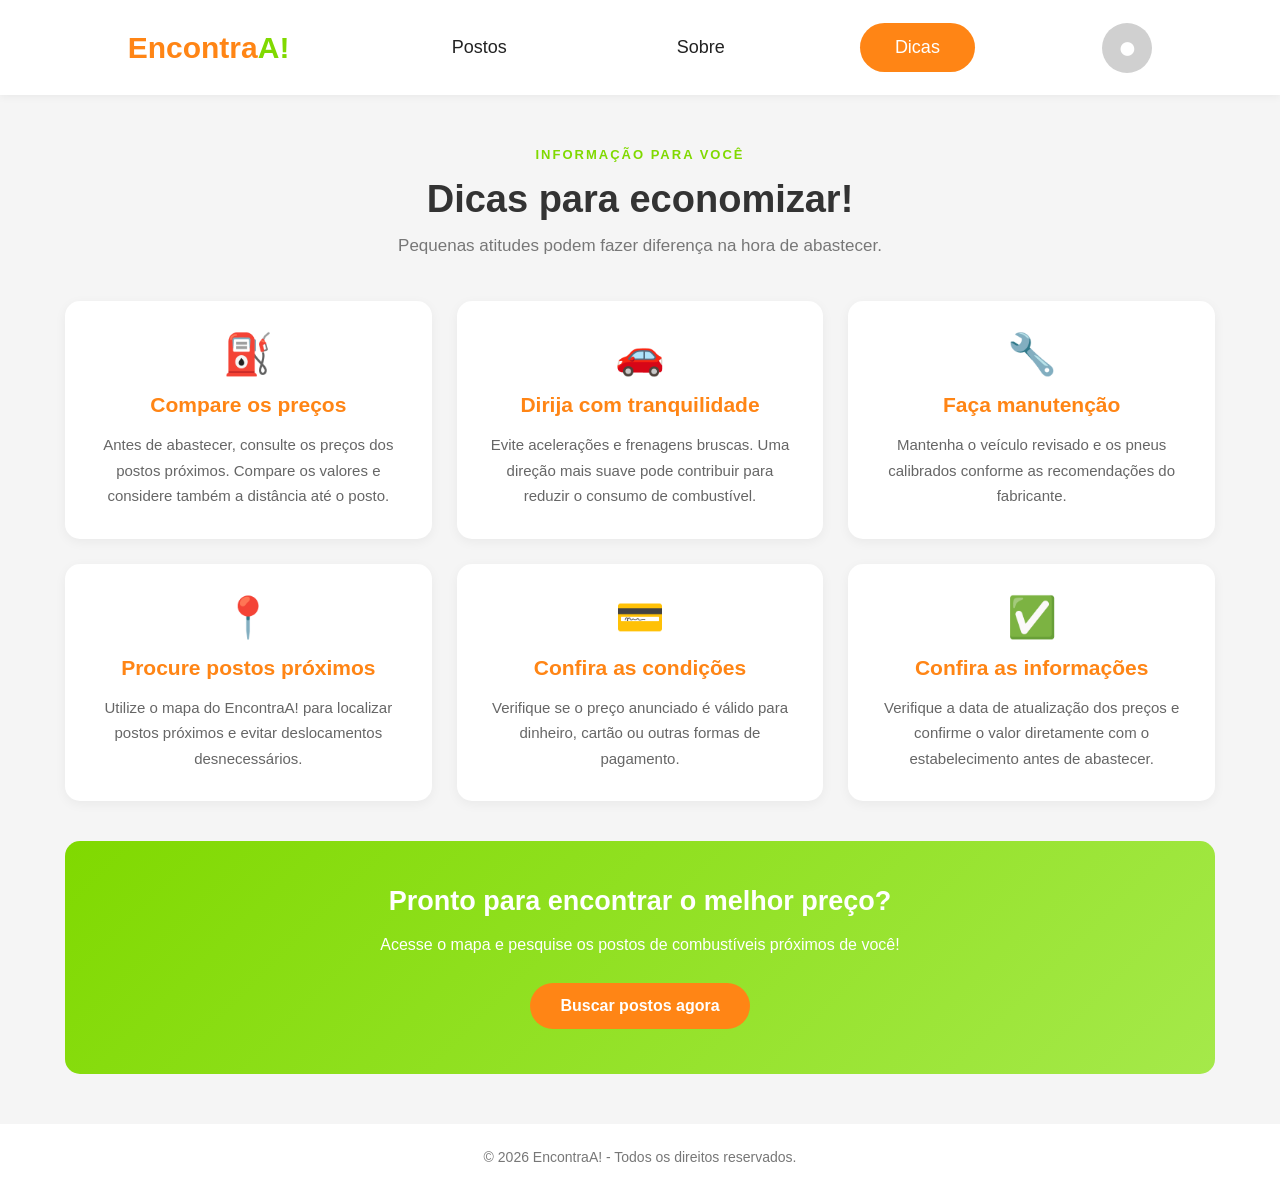
==== pages/dicas.html @ 60607dfa "Atualizando o projeto" ====
<!DOCTYPE html>
<html lang="pt-br">
<head>
    <meta charset="UTF-8">
    <meta name="viewport" content="width=device-width, initial-scale=1.0">
    <title>Dicas - EncontraA!</title>
    <link rel="stylesheet" href="../style/sobre-dicas.css">
</head>
<body>

    <header class="cabecalho">

        <a href="index.html" class="logo">
            Encontra<span>A!</span>
        </a>

        <nav>
            <a href="index.html">Postos</a>
            <a href="../pages/sobre.html">Sobre</a>
            <a href="../pages/dicas.html" class="ativo">Dicas</a>
        </nav>

        <div class="perfil">●</div>

    </header>

    <main class="conteudo">

        <section class="titulo-pagina">

            <span class="subtitulo">INFORMAÇÃO PARA VOCÊ</span>

            <h1>Dicas para economizar!</h1>

            <p>
                Pequenas atitudes podem fazer diferença
                na hora de abastecer.
            </p>

        </section>

        <section class="cards">

            <div class="card">
                <div class="icone">⛽</div>

                <h3>Compare os preços</h3>

                <p>
                    Antes de abastecer, consulte os preços
                    dos postos próximos. Compare os valores
                    e considere também a distância até o posto.
                </p>
            </div>

            <div class="card">
                <div class="icone">🚗</div>

                <h3>Dirija com tranquilidade</h3>

                <p>
                    Evite acelerações e frenagens bruscas.
                    Uma direção mais suave pode contribuir
                    para reduzir o consumo de combustível.
                </p>
            </div>

            <div class="card">
                <div class="icone">🔧</div>

                <h3>Faça manutenção</h3>

                <p>
                    Mantenha o veículo revisado e os pneus
                    calibrados conforme as recomendações
                    do fabricante.
                </p>
            </div>

            <div class="card">
                <div class="icone">📍</div>

                <h3>Procure postos próximos</h3>

                <p>
                    Utilize o mapa do EncontraA! para
                    localizar postos próximos e evitar
                    deslocamentos desnecessários.
                </p>
            </div>

            <div class="card">
                <div class="icone">💳</div>

                <h3>Confira as condições</h3>

                <p>
                    Verifique se o preço anunciado é válido
                    para dinheiro, cartão ou outras formas
                    de pagamento.
                </p>
            </div>

            <div class="card">
                <div class="icone">✅</div>

                <h3>Confira as informações</h3>

                <p>
                    Verifique a data de atualização dos
                    preços e confirme o valor diretamente
                    com o estabelecimento antes de abastecer.
                </p>
            </div>

        </section>

        <section class="destaque">

            <h2>Pronto para encontrar o melhor preço?</h2>

            <p>
                Acesse o mapa e pesquise os postos
                de combustíveis próximos de você!
            </p>

            <a href="index.html" class="botao">
                Buscar postos agora
            </a>

        </section>

    </main>

    <footer>
        <p>© 2026 EncontraA! - Todos os direitos reservados.</p>
    </footer>

</body>
</html>
---- style/sobre-dicas.css ----
* {
    margin: 0;
    padding: 0;
    box-sizing: border-box;
}

body {
    font-family: Arial, Helvetica, sans-serif;
    background-color: #f5f5f5;
    color: #333;
}

/* CABEÇALHO */

.cabecalho {
    width: 100%;
    height: 95px;
    background-color: #fff;

    display: flex;
    align-items: center;
    justify-content: space-around;

    padding: 0 5%;
    box-shadow: 0 2px 8px rgba(0,0,0,0.05);
}

.logo {
    font-size: 30px;
    font-weight: bold;
    color: #ff8515;
    text-decoration: none;
}

.logo span {
    color: #80d900;
}

nav {
    display: flex;
    align-items: center;
    gap: 100px;
}

nav a {
    text-decoration: none;
    color: #222;
    font-size: 18px;
    padding: 14px 35px;
    border-radius: 30px;
    transition: 0.3s;
}

nav a:hover {
    background-color: #fff0e1;
    color: #ff8515;
}

nav a.ativo {
    background-color: #ff8515;
    color: white;
}

.perfil {
    width: 50px;
    height: 50px;
    border-radius: 50%;
    background-color: #d0d0d0;
    color: #fff;
    display: flex;
    align-items: center;
    justify-content: center;
    font-size: 32px;
}

/* CONTEÚDO */

.conteudo {
    max-width: 1200px;
    margin: 50px auto;
    padding: 0 25px;
}

.titulo-pagina {
    text-align: center;
    margin-bottom: 45px;
}

.subtitulo {
    color: #80d900;
    font-weight: bold;
    font-size: 13px;
    letter-spacing: 2px;
}

.titulo-pagina h1 {
    font-size: 38px;
    color: #333;
    margin: 15px 0;
}

.titulo-pagina p {
    color: #777;
    font-size: 17px;
}

/* CARD SOBRE */

.card-sobre {
    background-color: white;
    padding: 40px;
    border-radius: 15px;
    text-align: center;
    margin-bottom: 30px;
    box-shadow: 0 3px 12px rgba(0,0,0,0.05);
}

.card-sobre h2 {
    margin: 15px 0;
    color: #ff8515;
}

.card-sobre p {
    color: #666;
    line-height: 1.8;
    margin-top: 10px;
}

/* CARDS */

.cards {
    display: grid;
    grid-template-columns: repeat(3, 1fr);
    gap: 25px;
}

.card {
    background-color: white;
    padding: 30px;
    border-radius: 15px;
    text-align: center;
    box-shadow: 0 3px 12px rgba(0,0,0,0.05);
    transition: 0.3s;
}

.card:hover {
    transform: translateY(-5px);
    box-shadow: 0 6px 18px rgba(0,0,0,0.10);
}

.icone {
    font-size: 40px;
    margin-bottom: 15px;
}

.card h3 {
    color: #ff8515;
    margin-bottom: 15px;
    font-size: 21px;
}

.card p {
    color: #666;
    font-size: 15px;
    line-height: 1.7;
}

/* DESTAQUE */

.destaque {
    background: linear-gradient(135deg, #80d900, #a5e94a);
    padding: 45px 25px;
    border-radius: 15px;
    text-align: center;
    margin-top: 40px;
    color: white;
}

.destaque h2 {
    font-size: 27px;
    margin-bottom: 15px;
}

.destaque p {
    margin-bottom: 25px;
    line-height: 1.6;
}

.botao {
    display: inline-block;
    background-color: #ff8515;
    color: white;
    text-decoration: none;
    padding: 14px 30px;
    border-radius: 30px;
    font-weight: bold;
    transition: 0.3s;
}

.botao:hover {
    background-color: #e66f00;
    transform: scale(1.04);
}

/* RODAPÉ */

footer {
    background-color: white;
    padding: 25px;
    text-align: center;
    color: #777;
    font-size: 14px;
    margin-top: 50px;
}

/* RESPONSIVIDADE */

@media (max-width: 768px) {

    .cabecalho {
        height: auto;
        padding: 20px;
        flex-direction: column;
        gap: 20px;
    }

    nav {
        gap: 8px;
        flex-wrap: wrap;
        justify-content: center;
    }

    nav a {
        padding: 12px 18px;
        font-size: 15px;
    }

    .perfil {
        display: none;
    }

    .cards {
        grid-template-columns: 1fr;
    }

    .titulo-pagina h1 {
        font-size: 29px;
    }

    .card-sobre {
        padding: 25px;
    }
}
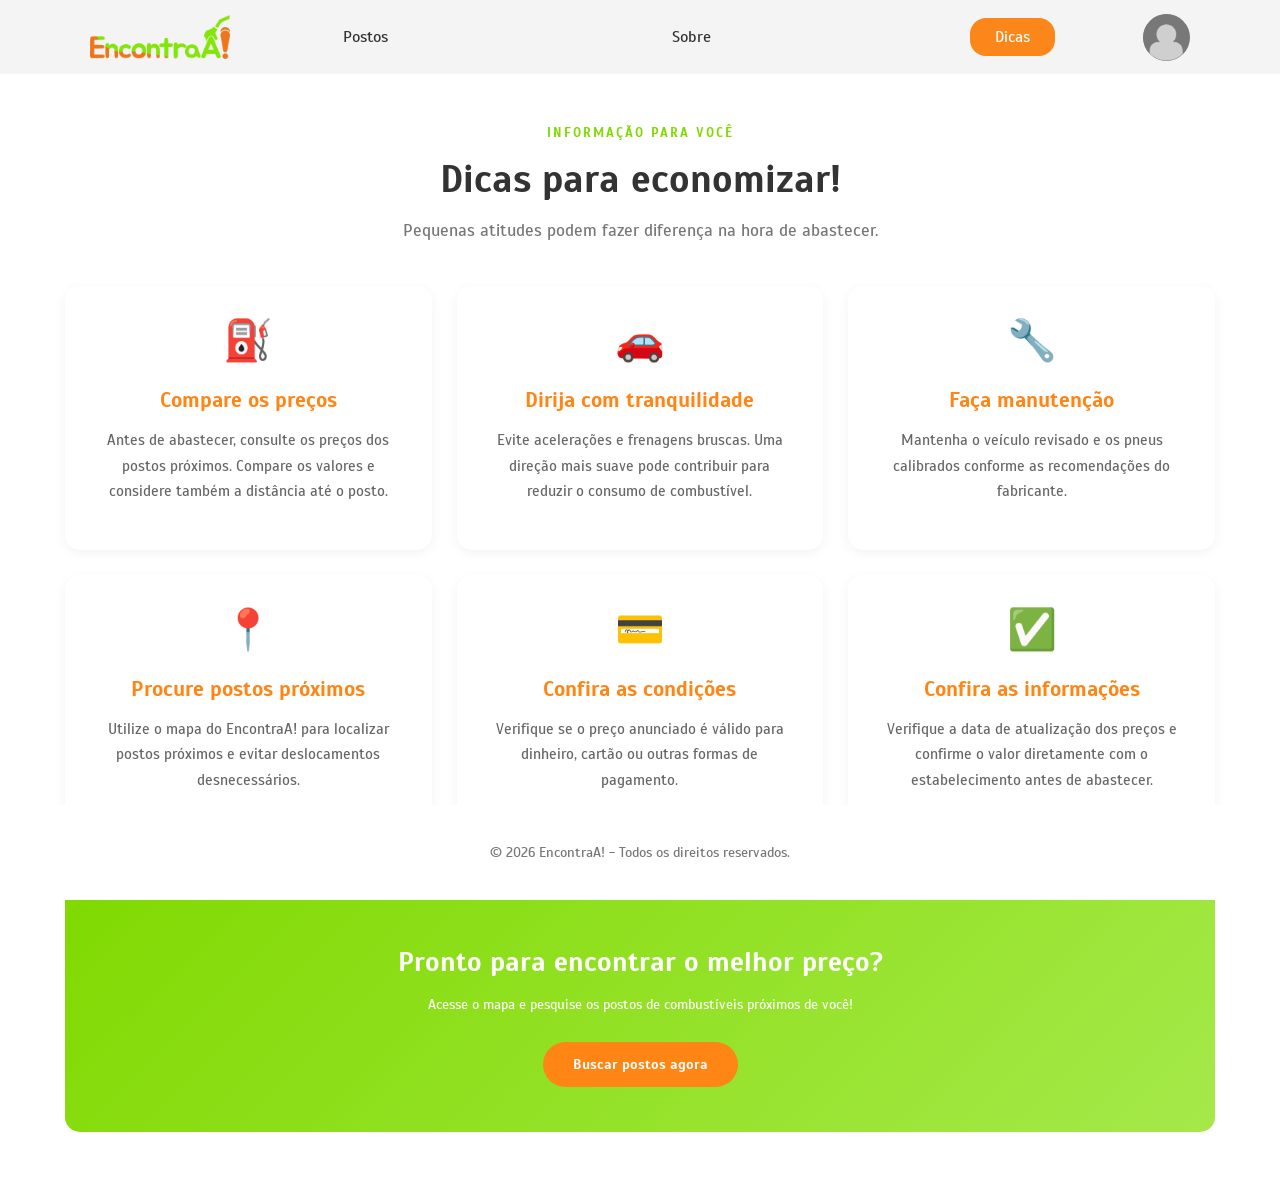
==== commit eafc1e2b: "Modularizacao dos scripts e css. Atualizacao do design e icones e correcao do bug de mudanca de pagi" ====
--- a/pages/dicas.html
+++ b/pages/dicas.html
@@ -8,20 +8,20 @@
 </head>
 <body>
 
-    <header class="cabecalho">
-
-        <a href="index.html" class="logo">
-            Encontra<span>A!</span>
+    <header class="topo">
+        <a class="logo" href="../index.html" aria-label="EncontraA! Início">
+            <img src="../img/logo.png" alt="EncontraA!">
         </a>
 
-        <nav>
-            <a href="index.html">Postos</a>
-            <a href="../pages/sobre.html">Sobre</a>
-            <a href="../pages/dicas.html" class="ativo">Dicas</a>
+        <nav class="menu" aria-label="Navegação principal">
+            <a href="../index.html" id="navPostos">Postos</a>
+            <a href="./sobre.html" id="navSobre">Sobre</a>
+            <a href="./dicas.html" class="ativo" id="navDicas">Dicas</a>
         </nav>
 
-        <div class="perfil">●</div>
-
+        <button class="avatar" type="button" aria-label="Informações de perfil">
+            <img src="../img/user_Default.png" alt="">
+        </button>
     </header>
 
     <main class="conteudo">
@@ -124,7 +124,7 @@
                 de combustíveis próximos de você!
             </p>
 
-            <a href="index.html" class="botao">
+            <a href="../index.html" class="botao" id="btnBuscarPostos">
                 Buscar postos agora
             </a>
 
@@ -136,5 +136,6 @@
         <p>© 2026 EncontraA! - Todos os direitos reservados.</p>
     </footer>
 
+    <script type="module" src="../scripts/navegacao.js"></script>
 </body>
-</html>
+</html>
--- a/style/sobre-dicas.css
+++ b/style/sobre-dicas.css
@@ -1,253 +1,8 @@
-* {
-    margin: 0;
-    padding: 0;
-    box-sizing: border-box;
-}
 
-body {
-    font-family: Arial, Helvetica, sans-serif;
-    background-color: #f5f5f5;
-    color: #333;
-}
-
-/* CABEÇALHO */
-
-.cabecalho {
-    width: 100%;
-    height: 95px;
-    background-color: #fff;
-
-    display: flex;
-    align-items: center;
-    justify-content: space-around;
-
-    padding: 0 5%;
-    box-shadow: 0 2px 8px rgba(0,0,0,0.05);
-}
-
-.logo {
-    font-size: 30px;
-    font-weight: bold;
-    color: #ff8515;
-    text-decoration: none;
-}
-
-.logo span {
-    color: #80d900;
-}
-
-nav {
-    display: flex;
-    align-items: center;
-    gap: 100px;
-}
-
-nav a {
-    text-decoration: none;
-    color: #222;
-    font-size: 18px;
-    padding: 14px 35px;
-    border-radius: 30px;
-    transition: 0.3s;
-}
-
-nav a:hover {
-    background-color: #fff0e1;
-    color: #ff8515;
-}
-
-nav a.ativo {
-    background-color: #ff8515;
-    color: white;
-}
-
-.perfil {
-    width: 50px;
-    height: 50px;
-    border-radius: 50%;
-    background-color: #d0d0d0;
-    color: #fff;
-    display: flex;
-    align-items: center;
-    justify-content: center;
-    font-size: 32px;
-}
-
-/* CONTEÚDO */
-
-.conteudo {
-    max-width: 1200px;
-    margin: 50px auto;
-    padding: 0 25px;
-}
-
-.titulo-pagina {
-    text-align: center;
-    margin-bottom: 45px;
-}
-
-.subtitulo {
-    color: #80d900;
-    font-weight: bold;
-    font-size: 13px;
-    letter-spacing: 2px;
-}
-
-.titulo-pagina h1 {
-    font-size: 38px;
-    color: #333;
-    margin: 15px 0;
-}
-
-.titulo-pagina p {
-    color: #777;
-    font-size: 17px;
-}
-
-/* CARD SOBRE */
-
-.card-sobre {
-    background-color: white;
-    padding: 40px;
-    border-radius: 15px;
-    text-align: center;
-    margin-bottom: 30px;
-    box-shadow: 0 3px 12px rgba(0,0,0,0.05);
-}
-
-.card-sobre h2 {
-    margin: 15px 0;
-    color: #ff8515;
-}
-
-.card-sobre p {
-    color: #666;
-    line-height: 1.8;
-    margin-top: 10px;
-}
-
-/* CARDS */
-
-.cards {
-    display: grid;
-    grid-template-columns: repeat(3, 1fr);
-    gap: 25px;
-}
-
-.card {
-    background-color: white;
-    padding: 30px;
-    border-radius: 15px;
-    text-align: center;
-    box-shadow: 0 3px 12px rgba(0,0,0,0.05);
-    transition: 0.3s;
-}
-
-.card:hover {
-    transform: translateY(-5px);
-    box-shadow: 0 6px 18px rgba(0,0,0,0.10);
-}
-
-.icone {
-    font-size: 40px;
-    margin-bottom: 15px;
-}
-
-.card h3 {
-    color: #ff8515;
-    margin-bottom: 15px;
-    font-size: 21px;
-}
-
-.card p {
-    color: #666;
-    font-size: 15px;
-    line-height: 1.7;
-}
-
-/* DESTAQUE */
-
-.destaque {
-    background: linear-gradient(135deg, #80d900, #a5e94a);
-    padding: 45px 25px;
-    border-radius: 15px;
-    text-align: center;
-    margin-top: 40px;
-    color: white;
-}
-
-.destaque h2 {
-    font-size: 27px;
-    margin-bottom: 15px;
-}
-
-.destaque p {
-    margin-bottom: 25px;
-    line-height: 1.6;
-}
-
-.botao {
-    display: inline-block;
-    background-color: #ff8515;
-    color: white;
-    text-decoration: none;
-    padding: 14px 30px;
-    border-radius: 30px;
-    font-weight: bold;
-    transition: 0.3s;
-}
-
-.botao:hover {
-    background-color: #e66f00;
-    transform: scale(1.04);
-}
-
-/* RODAPÉ */
-
-footer {
-    background-color: white;
-    padding: 25px;
-    text-align: center;
-    color: #777;
-    font-size: 14px;
-    margin-top: 50px;
-}
-
-/* RESPONSIVIDADE */
-
-@media (max-width: 768px) {
-
-    .cabecalho {
-        height: auto;
-        padding: 20px;
-        flex-direction: column;
-        gap: 20px;
-    }
-
-    nav {
-        gap: 8px;
-        flex-wrap: wrap;
-        justify-content: center;
-    }
-
-    nav a {
-        padding: 12px 18px;
-        font-size: 15px;
-    }
-
-    .perfil {
-        display: none;
-    }
-
-    .cards {
-        grid-template-columns: 1fr;
-    }
-
-    .titulo-pagina h1 {
-        font-size: 29px;
-    }
-
-    .card-sobre {
-        padding: 25px;
-    }
-}+@import url("./postos-componentes/base.css");
+@import url("./postos-componentes/cabecalho.css");
+@import url("./sobre&dicas-componentes/conteudo.css");
+@import url("./sobre&dicas-componentes/cards.css");
+@import url("./sobre&dicas-componentes/destaque.css");
+@import url("./sobre&dicas-componentes/rodape.css");
+@import url("./sobre&dicas-componentes/responsivo.css");
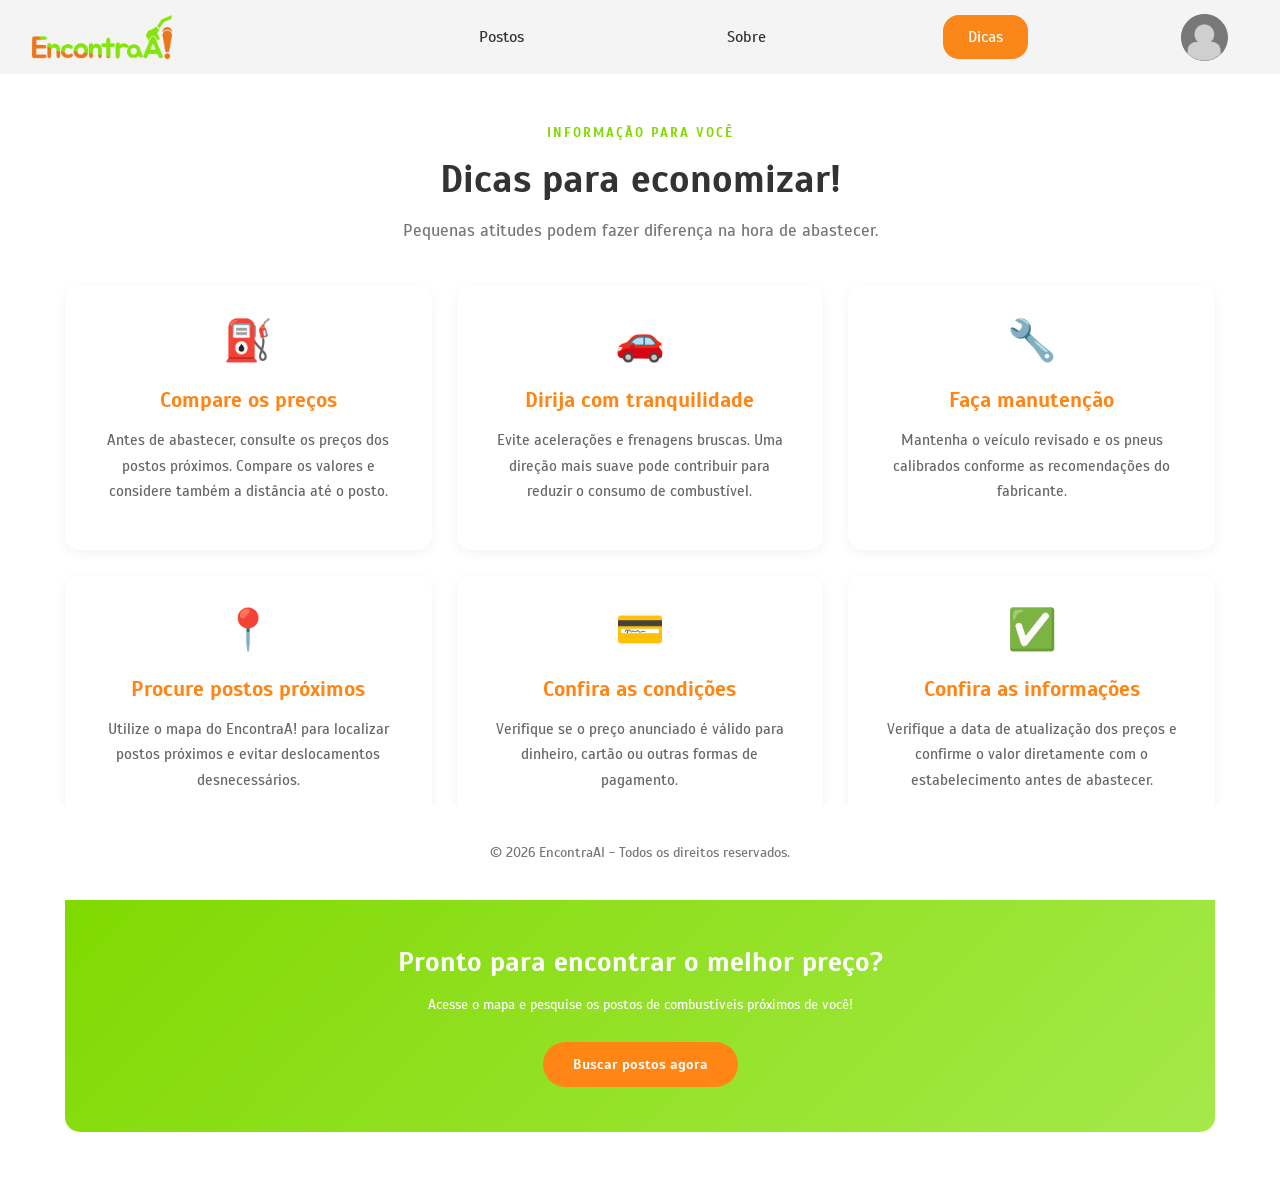
==== commit 24eeb1a9: "Responsividade dos combustiveis dentro do card. Alteracao na sidebar" ====
--- a/pages/dicas.html
+++ b/pages/dicas.html
@@ -133,7 +133,7 @@
     </main>
 
     <footer>
-        <p>© 2026 EncontraA! - Todos os direitos reservados.</p>
+        <p>© 2026 EncontraAI - Todos os direitos reservados.</p>
     </footer>
 
     <script type="module" src="../scripts/navegacao.js"></script>
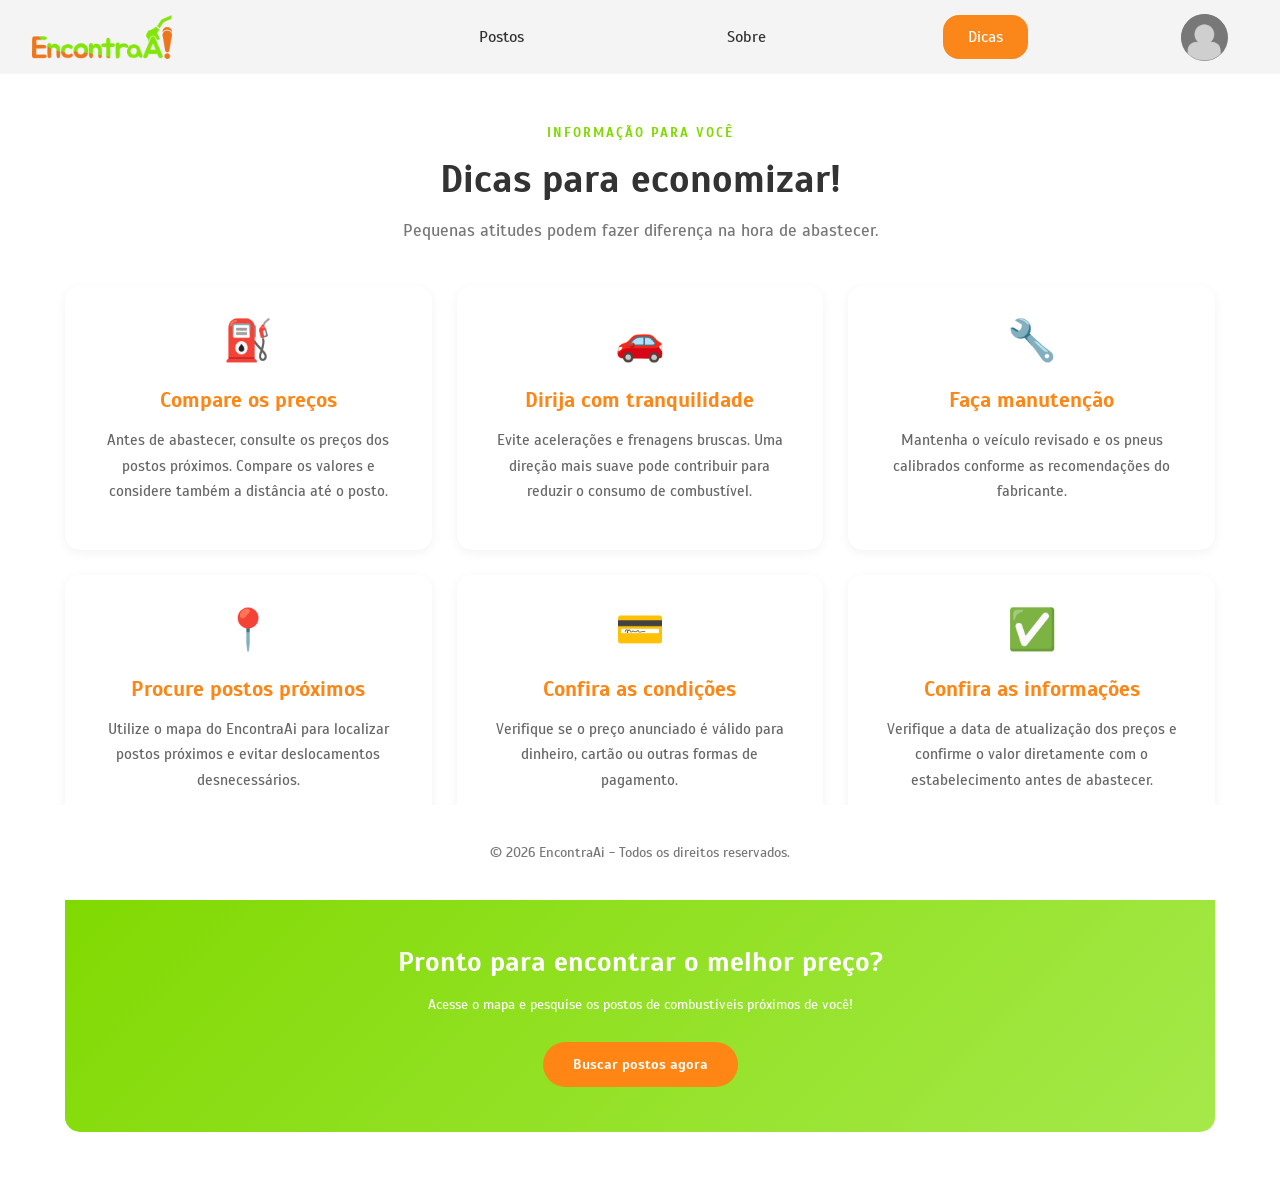
==== commit 79afe58c: "correcao informacoes sobre e dicas.html" ====
--- a/pages/dicas.html
+++ b/pages/dicas.html
@@ -83,7 +83,7 @@
                 <h3>Procure postos próximos</h3>
 
                 <p>
-                    Utilize o mapa do EncontraA! para
+                    Utilize o mapa do EncontraAi para
                     localizar postos próximos e evitar
                     deslocamentos desnecessários.
                 </p>
@@ -133,7 +133,7 @@
     </main>
 
     <footer>
-        <p>© 2026 EncontraAI - Todos os direitos reservados.</p>
+        <p>© 2026 EncontraAi - Todos os direitos reservados.</p>
     </footer>
 
     <script type="module" src="../scripts/navegacao.js"></script>
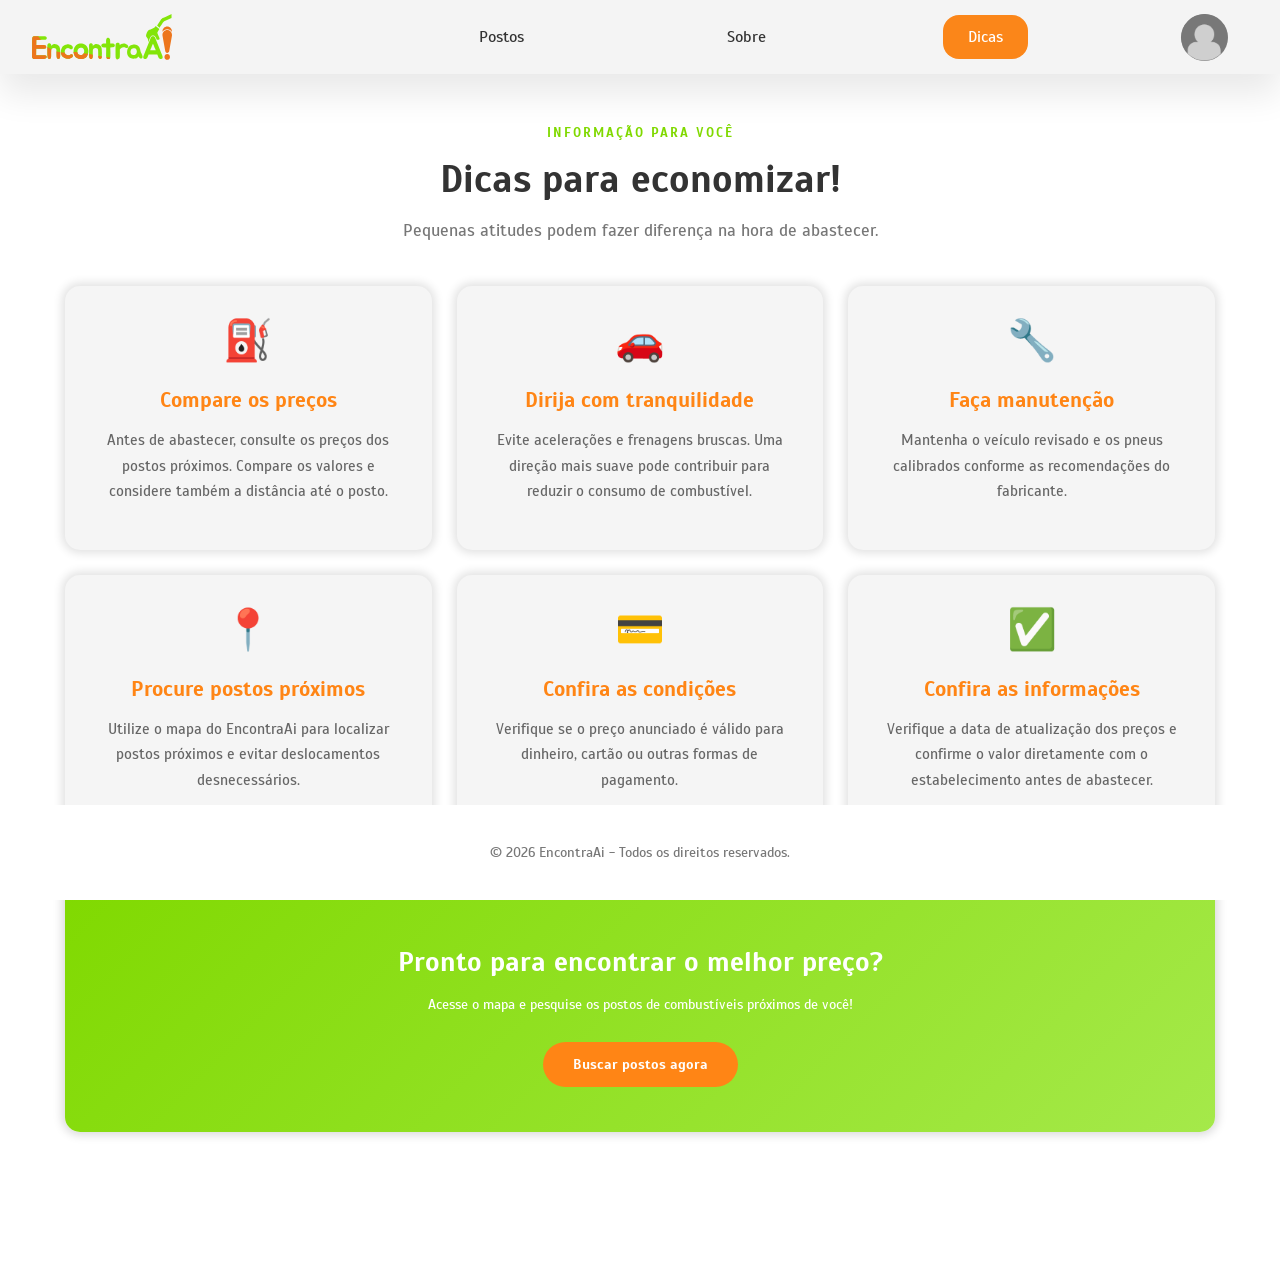
==== commit ad532306: "Alteração css, sombras de card e cabeçalho , logos para svg, pagina sobre e dicas" ====
--- a/pages/dicas.html
+++ b/pages/dicas.html
@@ -10,7 +10,7 @@
 
     <header class="topo">
         <a class="logo" href="../index.html" aria-label="EncontraA! Início">
-            <img src="../img/logo.png" alt="EncontraA!">
+            <img src="../img/logo/logo_svg.svg" alt="EncontraA!">
         </a>
 
         <nav class="menu" aria-label="Navegação principal">
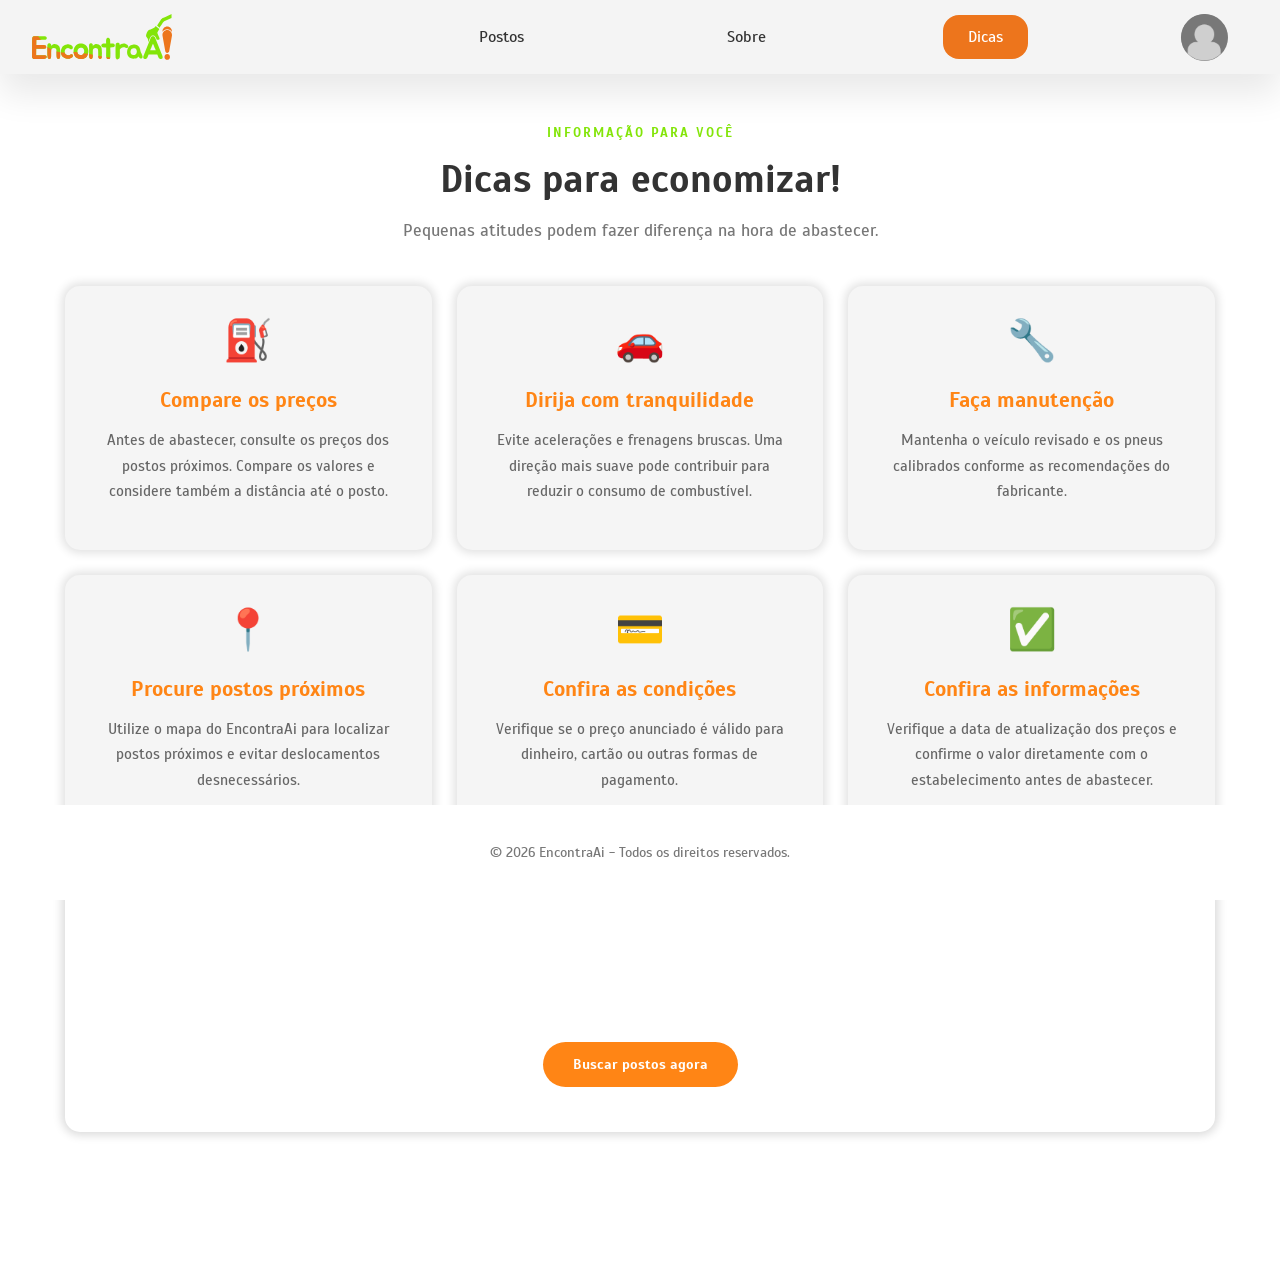
==== commit cbb3450a: "correcao autocomplete modal e target do diesel no modal" ====
--- a/pages/dicas.html
+++ b/pages/dicas.html
@@ -3,14 +3,14 @@
 <head>
     <meta charset="UTF-8">
     <meta name="viewport" content="width=device-width, initial-scale=1.0">
-    <title>Dicas - EncontraA!</title>
+    <title>Dicas - EncontraAi</title>
     <link rel="stylesheet" href="../style/sobre-dicas.css">
 </head>
 <body>
 
     <header class="topo">
-        <a class="logo" href="../index.html" aria-label="EncontraA! Início">
-            <img src="../img/logo/logo_svg.svg" alt="EncontraA!">
+        <a class="logo" href="../index.html" aria-label="EncontraAi Início">
+            <img src="../img/logo/logo_svg.svg" alt="EncontraAi">
         </a>
 
         <nav class="menu" aria-label="Navegação principal">
